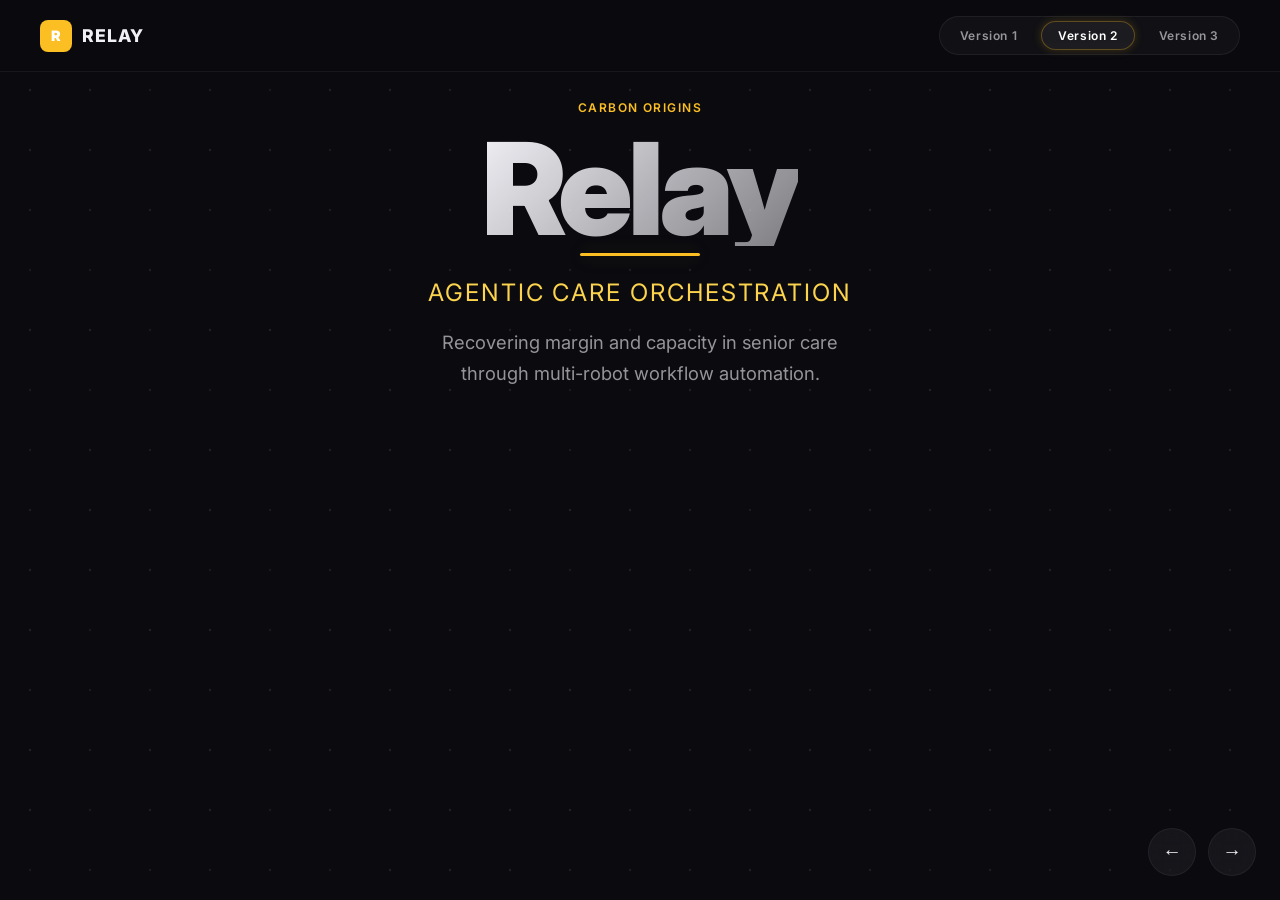
==== v2.html @ 95ac2554 "Initial commit" ====
<!DOCTYPE html>
<html lang="en">

<head>
  <meta charset="UTF-8">
  <meta name="viewport" content="width=device-width, initial-scale=1.0">
  <meta name="description"
    content="Relay – Agentic Care Orchestration. Recovering margin and capacity in senior care through multi-robot workflow automation.">
  <title>Relay – Investor Deck</title>
  <link rel="stylesheet" href="styles.css">
  <style>
    body {
      overflow: hidden; /* Hide vertical scroll completely */
    }
    #horizontal-wrapper {
      display: flex;
      width: 100vw;
      height: 100vh;
      overflow-x: auto;
      overflow-y: hidden;
      scroll-behavior: smooth;
      scroll-snap-type: x mandatory;
      overscroll-behavior: contain;
      touch-action: pan-x;
    }
    #horizontal-wrapper > section {
      flex: 0 0 100vw;
      height: 100vh;
      scroll-snap-align: start;
      overflow-y: hidden;
      padding: 100px 60px 56px; /* Offset for nav + bottom breathing room */
      justify-content: flex-start;
      align-items: flex-start;
    }
    #horizontal-wrapper > section .section-inner {
      transform-origin: top center;
      will-change: transform;
    }
    @media (max-height: 820px) {
      #horizontal-wrapper > section {
        padding: 88px 48px 36px;
      }
    }
    .scroll-arrow-btn {
      position: fixed;
      bottom: 24px;
      background: var(--bg-glass-strong);
      border: 1px solid var(--border);
      color: var(--text-primary);
      width: 48px;
      height: 48px;
      border-radius: 50%;
      display: flex;
      align-items: center;
      justify-content: center;
      cursor: pointer;
      z-index: 1000;
      transition: all 0.3s var(--ease);
      font-size: 1.2rem;
    }
    .scroll-arrow-btn:hover {
      background: var(--accent);
      border-color: var(--accent);
      color: white;
      box-shadow: 0 0 15px var(--accent-glow);
    }
    #scroll-left { right: 84px; }
    #scroll-right { right: 24px; }
    /* Hide the vertical dot nav since it's horizontal */
    .dot-nav { display: none !important; }
    /* Hide the downward scroll indicator on cover */
    .scroll-indicator { display: none !important; }
  </style>

<body>

  <!-- ═══ NAVIGATION ═══ -->
  <nav class="nav" id="main-nav">
    <div class="nav-logo">
      <div class="logo-mark">R</div>
      Relay
    </div>
    <div class="version-switcher">
      <a href="index.html">Version 1</a>
      <a href="v2.html" class="active">Version 2</a>
      <a href="v3.html">Version 3</a>
    </div>
  </nav>

  <!-- ═══ DOT NAV ═══ -->
  <div class="dot-nav" id="dot-nav">
    <a href="#cover" data-label="Cover"></a>
    <a href="#narrative" data-label="Thesis"></a>
    <a href="#market" data-label="Market"></a>
    <a href="#pain" data-label="Problem"></a>
    <a href="#product" data-label="Product"></a>
    <a href="#technical" data-label="Tech"></a>
    <a href="#economics" data-label="Value"></a>
    <a href="#proof" data-label="Proof"></a>
    <a href="#scaling" data-label="Scale"></a>
    <a href="#thesis" data-label="Invest"></a>
  </div>

  <!-- ══════════════════════════════════════════
     S1 – COVER
     ══════════════════════════════════════════ -->
  <div id="horizontal-wrapper">
  <section id="cover">
    <canvas id="cover-canvas"></canvas>
    <div class="section-inner">
      <div class="label reveal">Carbon Origins</div>
      <h1 class="cover-title reveal reveal-delay-1">Relay</h1>
      <p class="cover-tagline reveal reveal-delay-2">Agentic Care Orchestration</p>
      <p class="cover-sub reveal reveal-delay-3">
        Recovering margin and capacity in senior care<br>
        through multi-robot workflow automation.
      </p>
    </div>
    <div class="scroll-indicator">
      <div class="line"></div>
      Scroll
    </div>
  </section>

  <!-- ══════════════════════════════════════════
     S2 – NARRATIVE SHIFT
     ══════════════════════════════════════════ -->
  <section id="narrative">
    <div class="section-inner" style="text-align:center;">
      <div class="label reveal">The Real Opportunity</div>
      <h2 class="headline reveal reveal-delay-1">
        The opportunity is not replacing nurses.<br>
        It's <em class="narrative-em">removing the interruptions</em> around care.
      </h2>
      <p class="subheadline reveal reveal-delay-2" style="margin:32px auto 0;">
        Every shift, caregivers lose hours to non-clinical logistics – fetching supplies,
        transporting linens, chasing dropped items. These interruptions don't just waste time.
        They erode capacity, morale, and margin.
      </p>

      <!-- Data Expander: Slide 1 -->
      <div class="data-expander-wrapper reveal reveal-delay-3" style="margin-top: 40px;">
        <button class="btn btn-primary data-expander-btn" style="flex-direction: column; padding: 16px 24px;">
          <span style="font-weight: 700; font-size: 1.1rem; letter-spacing: 0.05em;">BUTTON VERSION 1: HOVER BUTTON</span>
          <span style="font-size: 0.75rem; color: rgba(255,255,255,0.7); font-weight: 500; text-transform: uppercase; letter-spacing: 0.05em; margin-top: 6px; display: flex; align-items: center; gap: 6px;">
            <svg width="14" height="14" fill="none" stroke="currentColor" viewBox="0 0 24 24"><path stroke-linecap="round" stroke-linejoin="round" stroke-width="2" d="M15 15l-2 5L9 9l11 4-5 2zm0 0l5 5M7.188 2.239l.777 2.897M5.136 7.965l-2.898-.777M13.95 4.05l-2.122 2.122m-5.657 5.656l-2.12 2.122"></path></svg>
            Hover to view &bull; Click to pin
          </span>
        </button>
        <div class="data-expander-content">
          <ul class="expander-list">
            <li><strong>The "21% Rule" (Direct Care Baseline):</strong> In current senior care and hospital settings, nurses spend only an estimated 21% of their time on direct patient care. The remaining ~79% is consumed by fragmented administrative and non-clinical logistics.</li>
            <li><strong>Facility-Level Payroll Exposure:</strong> An average 106-bed nursing home carries roughly 247 CNA hours per day. At current median wages, this represents $1.6M to $1.65M in annual CNA payroll-equivalent labor per facility—this is the total pool of labor currently subjected to "fragmentation".</li>
            <li><strong>The Global Nursing Shortage Scoping:</strong> The International Council of Nurses has declared the nursing shortage a "global health emergency," with 13 million to 30.6 million jobs needing replacement.</li>
            <li><strong>The Automation Target:</strong> Research specifically validates that 30% of administrative and support tasks for nurses can be automated or reassigned to robotic systems.</li>
          </ul>
          <div style="margin-top: 20px; padding-top: 16px; border-top: 1px solid var(--border-accent);">
            <strong style="font-size: 0.75rem; color: var(--text-muted); text-transform: uppercase; letter-spacing: 0.05em; display: block; margin-bottom: 12px;">Sources for Due Diligence:</strong>
            <ul style="list-style: none; padding: 0; margin: 0; font-size: 0.8rem; display: flex; flex-direction: column; gap: 10px;">
              <li><a href="https://www.bls.gov/oes/current/oes311014.htm" target="_blank" style="color: var(--accent); text-decoration: none; display: flex; align-items: flex-start; gap: 6px; line-height: 1.4;">
                <svg width="14" height="14" fill="none" stroke="currentColor" viewBox="0 0 24 24" style="flex-shrink: 0; margin-top: 2px;"><path stroke-linecap="round" stroke-linejoin="round" stroke-width="2" d="M10 6H6a2 2 0 00-2 2v10a2 2 0 002 2h10a2 2 0 002-2v-4M14 4h6m0 0v6m0-6L10 14"></path></svg>
                U.S. Bureau of Labor Statistics: Nursing Assistants Wage & Employment Data
              </a></li>
              <li><a href="https://www.ajc.com/pulse/estimated-30-of-administrative-nurse-tasks-can-be-done-by-ai-enabled-robots/" target="_blank" style="color: var(--accent); text-decoration: none; display: flex; align-items: flex-start; gap: 6px; line-height: 1.4;">
                <svg width="14" height="14" fill="none" stroke="currentColor" viewBox="0 0 24 24" style="flex-shrink: 0; margin-top: 2px;"><path stroke-linecap="round" stroke-linejoin="round" stroke-width="2" d="M10 6H6a2 2 0 00-2 2v10a2 2 0 002 2h10a2 2 0 002-2v-4M14 4h6m0 0v6m0-6L10 14"></path></svg>
                Research: 30% of Administrative Nurse Tasks Automatable
              </a></li>
              <li><a href="https://www.nursingworld.org/practice-policy/nursing-excellence/official-position-statements/" target="_blank" style="color: var(--accent); text-decoration: none; display: flex; align-items: flex-start; gap: 6px; line-height: 1.4;">
                <svg width="14" height="14" fill="none" stroke="currentColor" viewBox="0 0 24 24" style="flex-shrink: 0; margin-top: 2px;"><path stroke-linecap="round" stroke-linejoin="round" stroke-width="2" d="M10 6H6a2 2 0 00-2 2v10a2 2 0 002 2h10a2 2 0 002-2v-4M14 4h6m0 0v6m0-6L10 14"></path></svg>
                American Nurses Association: Official Position Statements
              </a></li>
            </ul>
          </div>
        </div>
      </div>

    </div>
  </section>

  <!-- ══════════════════════════════════════════
     S3 – WHY THIS MARKET, WHY NOW
     ══════════════════════════════════════════ -->
  <section id="market">
    <div class="section-inner">
      <div class="grid-2">
        <div>
          <div class="label reveal">Why This Market, Why Now</div>
          <h2 class="headline reveal reveal-delay-1">
            Senior care is one of the clearest environments where labor pressure is <span
              class="headline-accent">structural</span>.
          </h2>
          <p class="subheadline reveal reveal-delay-2" style="margin-top:24px;">
            Nursing homes sit at the intersection of aging demographics, chronic staffing gaps,
            and tightening regulation. The pressure is not cyclical – it's permanent.
          </p>
          <button class="btn btn-primary btn-arrow reveal reveal-delay-3" style="font-size: 1.1rem; padding: 16px 32px; font-weight: 700; letter-spacing: 0.05em;" onclick="openModal('market-modal')">
            BUTTON VERSION 2
          </button>
        </div>
        <div class="stat-row reveal reveal-delay-2">
          <div class="stat-item">
            <div class="big-number" data-count="15000">0</div>
            <div class="stat-label">Nursing Facilities (US)</div>
          </div>
          <div class="stat-item">
            <div class="big-number" data-count="1300000" data-suffix="">0</div>
            <div class="stat-label">Residents Served</div>
          </div>
          <div class="stat-item">
            <div class="big-number" data-count="94" data-suffix="%">0</div>
            <div class="stat-label">Facilities Under-Staffed</div>
          </div>
          <div class="stat-item">
            <div class="big-number" data-count="400000" data-prefix="">0</div>
            <div class="stat-label">CNA Shortage by 2030</div>
          </div>
        </div>
      </div>
    </div>
  </section>

  <!-- ══════════════════════════════════════════
     S4 – OPERATIONAL PAIN
     ══════════════════════════════════════════ -->
  <section id="pain">
    <div class="section-inner">
      <div class="label reveal">The Core Problem</div>
      <h2 class="headline reveal reveal-delay-1" style="max-width:800px;">
        Caregivers lose clinical time to fragmented, <span class="headline-accent">non-clinical logistics</span>.
      </h2>
      <p class="subheadline reveal reveal-delay-2" style="margin-top:20px;">
        Every interruption compounds. A single "quick trip" to the supply room takes 8–12 minutes
        and breaks the caregiver's rhythm with residents who depend on consistent presence.
      </p>
      <div class="pain-flow reveal reveal-delay-3">
        <div class="pain-card">
          <div class="icon">💧</div>
          <span><strong>Water &amp; beverages</strong><br>Constant hydration runs across rooms</span>
        </div>
        <div class="pain-card">
          <div class="icon">🛏️</div>
          <span><strong>Linens &amp; bedding</strong><br>Multiple daily changes per resident</span>
        </div>
        <div class="pain-card">
          <div class="icon">📦</div>
          <span><strong>Supplies &amp; PPE</strong><br>Restocking carts and rooms mid-shift</span>
        </div>
        <div class="pain-card">
          <div class="icon">⬇️</div>
          <span><strong>Dropped items</strong><br>Fall-risk pickups that pull staff away</span>
        </div>
        <div class="pain-card">
          <div class="icon">🧪</div>
          <span><strong>Lab transport</strong><br>Samples to lab, results back to floor</span>
        </div>
      </div>

      <!-- Data Expander: Slide 2 -->
      <div class="data-expander-wrapper reveal reveal-delay-4" style="margin-top: 56px; display: flex; justify-content: center; width: 100%;">
        <div style="position: relative;">
          <button class="btn btn-ghost data-expander-btn" style="flex-direction: column; padding: 12px 24px;">
            <span style="font-weight: 600;">Missing Data Points for the Data Room</span>
            <span style="font-size: 0.7rem; color: var(--text-muted); font-weight: 400; text-transform: uppercase; letter-spacing: 0.05em; margin-top: 4px; display: flex; align-items: center; gap: 6px;">
              <svg width="14" height="14" fill="none" stroke="currentColor" viewBox="0 0 24 24"><path stroke-linecap="round" stroke-linejoin="round" stroke-width="2" d="M15 15l-2 5L9 9l11 4-5 2zm0 0l5 5M7.188 2.239l.777 2.897M5.136 7.965l-2.898-.777M13.95 4.05l-2.122 2.122m-5.657 5.656l-2.12 2.122"></path></svg>
              Hover to view &bull; Click to pin
            </span>
          </button>
          <div class="data-expander-content" style="bottom: 100%; top: auto; margin-bottom: 24px; text-align: left;">
            <ul class="expander-list">
              <li><strong>Errand Fatigue (The 4-Mile Baseline):</strong> Care staff spend a significant portion of their shift purely on "fetching and carrying" tasks (medications, linens, waste), walking at least 4 miles per day purely for these logistical errands.</li>
              <li><strong>Proven Interruption Reduction:</strong> Real-world deployments of delivery robots in clinical settings have already demonstrated a 30% drop in nurse interruptions, significantly improving focus on residents.</li>
              <li><strong>Specific Throughput Gains:</strong> Pilot data shows that automating the "fetch and carry" of the items on your slide (water, linens, supplies) can recover approximately 3.5 hours of staff time per day.</li>
              <li><strong>The Fall-Risk Safety Loophole:</strong> Manual updates of "Fall Risk" signage often lag behind Electronic Health Record (EHR) changes. Relay-style automation ensures 100% compliance in updating room signage within 30 to 45 minutes of an EHR status change, a critical metric for liability-conscious operators.</li>
              <li><strong>Economic Replacement Logic:</strong> In hospital logistics, a single robotic delivery unit currently replaces 3 to 4 full-time equivalents (FTEs), delivering between $180,000 and $300,000 in annual savings.</li>
            </ul>
          </div>
        </div>
      </div>
    </div>
  </section>

  <!-- ══════════════════════════════════════════
     S5 – THE PRODUCT
     ══════════════════════════════════════════ -->
  <section id="product">
    <div class="section-inner">
      <div class="label reveal">The Product</div>
      <h2 class="headline reveal reveal-delay-1" style="max-width:850px;">
        Relay turns ad hoc transport requests into <span class="headline-accent">orchestrated autonomous
          workflows</span>.
      </h2>
      <img src="relay-robot.png" alt="Relay autonomous delivery robot in a senior care facility"
        class="product-hero reveal reveal-delay-2">
      <div class="grid-3 reveal reveal-delay-3">
        <div class="glass-card">
          <div class="card-icon">📊</div>
          <h3>Predictable OpEx</h3>
          <p>Replace variable, burnout-driven labor costs with flat robotic infrastructure that scales linearly.</p>
        </div>
        <div class="glass-card">
          <div class="card-icon">🔄</div>
          <h3>Interruption Absorption</h3>
          <p>Autonomously handle the logistical tasks that fragment clinical shifts and erode caregiver capacity.</p>
        </div>
        <div class="glass-card">
          <div class="card-icon">💪</div>
          <h3>Staff Empowerment</h3>
          <p>Give caregivers their time back. When staff can stay with residents, retention rises and burnout falls.</p>
        </div>
      </div>
    </div>
  </section>

  <!-- ══════════════════════════════════════════
     S6 – TECHNICAL WEDGE
     ══════════════════════════════════════════ -->
  <section id="technical">
    <div class="section-inner">
      <div class="label reveal">Technical Wedge</div>
      <h2 class="headline reveal reveal-delay-1" style="max-width:850px;">
        Multi-robot handoff is what makes facility-wide automation <span class="headline-accent">scalable</span>.
      </h2>
      <p class="subheadline reveal reveal-delay-2" style="margin-top:20px;">
        A single robot covers a hallway. Relay's orchestration layer coordinates fleets across
        wings, floors, and shifts – turning isolated machines into an integrated logistics nervous system.
      </p>
      <div class="tech-diagram reveal reveal-delay-3">
        <div class="tech-flow">
          <div class="tech-node">
            <div class="tech-node-circle">🤖</div>
            <div class="tech-node-label">Robot A<br><small style="color:var(--text-muted)">Wing East</small></div>
          </div>
          <div class="tech-path"></div>
          <div class="tech-node">
            <div class="tech-node-circle" style="background:var(--bg-glass-strong);border-color:var(--text-muted);">⇄
            </div>
            <div class="tech-node-label">Handoff Zone<br><small style="color:var(--text-muted)">Orchestrated</small>
            </div>
          </div>
          <div class="tech-path"></div>
          <div class="tech-node">
            <div class="tech-node-circle">🤖</div>
            <div class="tech-node-label">Robot B<br><small style="color:var(--text-muted)">Wing West</small></div>
          </div>
          <div class="tech-path"></div>
          <div class="tech-node">
            <div class="tech-node-circle" style="background:rgba(34,197,94,0.1);border-color:rgba(34,197,94,0.5);">✓
            </div>
            <div class="tech-node-label">Delivered<br><small style="color:var(--text-muted)">Room 214</small></div>
          </div>
        </div>
        <div class="tech-points">
          <div class="tech-point">
            <strong>Zone-Based Coverage</strong>
            Each robot owns a zone. Relay's software handles transitions between zones – no single bot needs to traverse
            the entire facility.
          </div>
          <div class="tech-point">
            <strong>Orchestration Layer</strong>
            Central task allocation, real-time re-routing, and priority queuing ensure optimal fleet utilization around
            the clock.
          </div>
          <div class="tech-point">
            <strong>Graceful Degradation</strong>
            If one robot is offline, tasks redistribute automatically. The system adapts – it never stops.
          </div>
        </div>
      </div>
    </div>
  </section>

  <!-- ══════════════════════════════════════════
     S7 – ECONOMIC VALUE
     ══════════════════════════════════════════ -->
  <section id="economics">
    <div class="section-inner">
      <div class="label reveal">Economic Value</div>
      <h2 class="headline reveal reveal-delay-1" style="max-width:850px;">
        Even modest workflow recovery creates <span class="headline-accent">meaningful annual value</span> per facility.
      </h2>
      <div class="econ-hero-stat reveal reveal-delay-2">
        <div class="stat-label">Estimated Annual Value Per Facility</div>
        <div class="big-number" style="color:var(--accent);margin:12px 0;" data-count="185000" data-prefix="$">$0</div>
        <div style="color:var(--text-secondary);font-size:0.9rem;">at 10% logistical labor recovery across a 120-bed
          facility</div>
      </div>
      <div class="econ-compare reveal reveal-delay-3">
        <div class="econ-col old">
          <div
            style="font-size:0.75rem;color:rgba(255,100,100,0.7);text-transform:uppercase;letter-spacing:0.1em;font-weight:600;margin-bottom:12px;">
            Today</div>
          <div style="font-size:1.4rem;font-weight:700;margin-bottom:8px;">Variable &amp; Volatile</div>
          <p style="font-size:0.85rem;color:var(--text-secondary);">Overtime, agency staffing, turnover costs,
            burnout-driven churn. Unpredictable and compounding.</p>
        </div>
        <div class="econ-vs">vs</div>
        <div class="econ-col new">
          <div
            style="font-size:0.75rem;color:var(--accent);text-transform:uppercase;letter-spacing:0.1em;font-weight:600;margin-bottom:12px;">
            With Relay</div>
          <div style="font-size:1.4rem;font-weight:700;margin-bottom:8px;">Flat &amp; Predictable</div>
          <p style="font-size:0.85rem;color:var(--text-secondary);">Fixed robotic infrastructure cost. No burnout, no
            overtime, no agency premiums. Scales linearly.</p>
        </div>
      </div>
      <div style="text-align:center;margin-top:40px;" class="reveal reveal-delay-4">
        <button class="btn btn-ghost btn-arrow" onclick="openModal('econ-modal')">See Full Model</button>
      </div>
    </div>
  </section>

  <!-- ══════════════════════════════════════════
     S8 – PROOF OF CATEGORY
     ══════════════════════════════════════════ -->
  <section id="proof">
    <div class="section-inner">
      <div class="label reveal">Category Validation</div>
      <h2 class="headline reveal reveal-delay-1" style="max-width:850px;">
        This is not science fiction. Automation in healthcare logistics <span class="headline-accent">already
          works</span>.
      </h2>
      <div class="proof-points grid-2 reveal reveal-delay-2">
        <div class="glass-card proof-card">
          <div class="proof-number">600+</div>
          <div class="proof-text">
            <h3>Hospitals using delivery robots today</h3>
            <p>From pharmacy transport to linen delivery, autonomous logistics is already deployed at scale in acute
              care. Senior care is the next frontier.</p>
          </div>
        </div>
        <div class="glass-card proof-card">
          <div class="proof-number">3.2x</div>
          <div class="proof-text">
            <h3>ROI within 18 months at early deployments</h3>
            <p>Healthcare facilities that have adopted robotic logistics report measurable ROI through labor
              reallocation and reduced overtime dependency.</p>
          </div>
        </div>
      </div>
      <div style="text-align:center;margin-top:32px;" class="reveal reveal-delay-3">
        <button class="btn btn-ghost btn-arrow" onclick="openModal('proof-modal')">Supporting Data</button>
      </div>
    </div>
  </section>

  <!-- ══════════════════════════════════════════
     S9 – SCALING LOGIC
     ══════════════════════════════════════════ -->
  <section id="scaling">
    <div class="section-inner" style="text-align:center;">
      <div class="label reveal">Scaling Logic</div>
      <h2 class="headline reveal reveal-delay-1" style="max-width:850px;margin:0 auto;">
        What works at one facility <span class="headline-accent">compounds</span> at the operator level.
      </h2>
      <p class="subheadline reveal reveal-delay-2" style="margin:24px auto 0;">
        The top 10 senior care operators control thousands of facilities. Once Relay proves at a single site,
        the deployment playbook replicates across portfolios with minimal customization.
      </p>
      <div class="scale-visual reveal reveal-delay-3">
        <div class="scale-step">
          <div class="scale-number">1</div>
          <div class="scale-label">Facility<br><small style="color:var(--text-muted)">$185K/yr value</small></div>
        </div>
        <div class="scale-arrow">→</div>
        <div class="scale-step">
          <div class="scale-number">10</div>
          <div class="scale-label">Regional Cluster<br><small style="color:var(--text-muted)">$1.85M/yr</small></div>
        </div>
        <div class="scale-arrow">→</div>
        <div class="scale-step">
          <div class="scale-number">50</div>
          <div class="scale-label">Enterprise Operator<br><small style="color:var(--text-muted)">$9.25M/yr</small></div>
        </div>
      </div>
      <div class="reveal reveal-delay-4">
        <button class="btn btn-ghost btn-arrow" onclick="openModal('scale-modal')">Enterprise Model</button>
      </div>
    </div>
  </section>

  <!-- ══════════════════════════════════════════
     S10 – INVESTMENT THESIS / CLOSE
     ══════════════════════════════════════════ -->
  <section id="thesis">
    <div class="section-inner">
      <div class="label reveal" style="text-align:center;display:block;">Investment Thesis</div>
      <h2 class="headline reveal reveal-delay-1" style="text-align:center;max-width:900px;margin:0 auto;">
        Relay sits at the intersection of massive market need, technical defensibility, and <span
          class="headline-accent">margin recovery</span>.
      </h2>
      <div class="thesis-grid grid-2x2 reveal reveal-delay-2">
        <div class="glass-card thesis-card">
          <div class="number">01</div>
          <h3>Massive Constrained Market</h3>
          <p>15,000 US nursing facilities, 1.3M residents, $180B+ in annual spend – with structural labor deficits that
            cannot be hired away.</p>
        </div>
        <div class="glass-card thesis-card">
          <div class="number">02</div>
          <h3>Technical Moat</h3>
          <p>Multi-robot orchestration and zone-based handoff create a systems-level barrier. This is not a hardware
            play – it's an intelligence layer.</p>
        </div>
        <div class="glass-card thesis-card">
          <div class="number">03</div>
          <h3>Defensible Economics</h3>
          <p>Predictable per-facility revenue, high switching costs once integrated into workflow, and unit economics
            that improve with density.</p>
        </div>
        <div class="glass-card thesis-card">
          <div class="number">04</div>
          <h3>Empowers Staff, Doesn't Replace Care</h3>
          <p>The narrative is powerful and true: Relay makes caregivers better at their jobs. Regulatory and public
            sentiment align with this positioning.</p>
        </div>
      </div>
      <div class="thesis-cta reveal reveal-delay-3">
        <p>Ready to discuss how Relay recovers margin and capacity across senior care?</p>
        <a href="mailto:invest@carbonorigins.com" class="btn btn-primary btn-arrow">Let's Talk</a>
      </div>
    </div>
  </section>

  </div>

  <button class="scroll-arrow-btn" id="scroll-left" onclick="scrollH('left')" aria-label="Scroll Left">←</button>
  <button class="scroll-arrow-btn" id="scroll-right" onclick="scrollH('right')" aria-label="Scroll Right">→</button>

  <!-- ═══ MODALS ═══ -->
  <div class="modal-overlay" id="market-modal">
    <div class="modal-content">
      <button class="modal-close" onclick="closeModal('market-modal')">✕</button>
      <h2>Market Deep Dive</h2>
      <p style="color:var(--text-secondary);margin-bottom:24px;">Key metrics defining the US skilled nursing facility
        landscape.</p>
      <table>
        <tr>
          <th>Metric</th>
          <th>Value</th>
          <th>Source Context</th>
        </tr>
        <tr>
          <td>Certified Nursing Facilities</td>
          <td>~15,000</td>
          <td>CMS Provider Data</td>
        </tr>
        <tr>
          <td>Total Certified Beds</td>
          <td>~1.67M</td>
          <td>CMS Certification</td>
        </tr>
        <tr>
          <td>Average Occupancy</td>
          <td>~78%</td>
          <td>Post-COVID recovery</td>
        </tr>
        <tr>
          <td>Residents Served</td>
          <td>~1.3M</td>
          <td>Census estimates</td>
        </tr>
        <tr>
          <td>Required HPRD</td>
          <td>3.48 hrs/resident/day</td>
          <td>CMS Minimum Staffing</td>
        </tr>
        <tr>
          <td>CNA Avg. Hourly Wage</td>
          <td>$17.50–$19.00</td>
          <td>BLS 2024</td>
        </tr>
        <tr>
          <td>CNA Annual Turnover</td>
          <td>~80%</td>
          <td>Industry benchmark</td>
        </tr>
        <tr>
          <td>Projected CNA Shortage (2030)</td>
          <td>~400,000</td>
          <td>PHI National</td>
        </tr>
      </table>
      <p style="color:var(--text-muted);font-size:0.8rem;margin-top:16px;">Note: Figures represent industry estimates
        and publicly available data points used for modeling purposes.</p>
    </div>
  </div>

  <div class="modal-overlay" id="econ-modal">
    <div class="modal-content">
      <button class="modal-close" onclick="closeModal('econ-modal')">✕</button>
      <h2>Economic Model – Per Facility</h2>
      <p style="color:var(--text-secondary);margin-bottom:24px;">Modeled annual value from logistical labor recovery at
        a 120-bed skilled nursing facility.</p>
      <table>
        <tr>
          <th>Scenario</th>
          <th>Recovery %</th>
          <th>FTE Equivalent</th>
          <th>Annual Value</th>
        </tr>
        <tr>
          <td>Conservative</td>
          <td>5%</td>
          <td>~2.1 FTEs</td>
          <td>$92,500</td>
        </tr>
        <tr>
          <td>Base Case</td>
          <td>10%</td>
          <td>~4.2 FTEs</td>
          <td>$185,000</td>
        </tr>
        <tr>
          <td>Optimistic</td>
          <td>15%</td>
          <td>~6.3 FTEs</td>
          <td>$277,500</td>
        </tr>
      </table>
      <h3 style="margin-top:32px;font-size:1.1rem;">Assumptions</h3>
      <table>
        <tr>
          <td>CNA FTEs per 120-bed facility</td>
          <td>~42</td>
        </tr>
        <tr>
          <td>Avg. blended cost per CNA (loaded)</td>
          <td>~$44,000/yr</td>
        </tr>
        <tr>
          <td>% of CNA time on non-clinical logistics</td>
          <td>~25–35%</td>
        </tr>
        <tr>
          <td>Relay system annual cost per facility</td>
          <td>$60,000–$80,000</td>
        </tr>
      </table>
      <p style="color:var(--text-muted);font-size:0.8rem;margin-top:16px;">Net value = recovered labor value minus Relay
        system cost. Excludes soft benefits (retention, satisfaction, compliance).</p>
    </div>
  </div>

  <div class="modal-overlay" id="proof-modal">
    <div class="modal-content">
      <button class="modal-close" onclick="closeModal('proof-modal')">✕</button>
      <h2>Category Validation – Supporting Data</h2>
      <p style="color:var(--text-secondary);margin-bottom:24px;">Evidence that autonomous logistics in healthcare is
        proven and accelerating.</p>
      <table>
        <tr>
          <th>Data Point</th>
          <th>Detail</th>
        </tr>
        <tr>
          <td>Hospital robot deployments</td>
          <td>600+ facilities using autonomous delivery (Aethon/TUG, Savioke/Relay Robotics, Diligent)</td>
        </tr>
        <tr>
          <td>Pharmacy transport automation</td>
          <td>Reduces delivery time by 50% and frees 2+ FTE hours/day in pharmacy staff</td>
        </tr>
        <tr>
          <td>Post-COVID acceleration</td>
          <td>Labor shortages post-2020 drove 3x increase in healthcare robotics RFPs</td>
        </tr>
        <tr>
          <td>Regulatory tailwinds</td>
          <td>CMS staffing mandates (2024) increase pressure to optimize existing workforce</td>
        </tr>
      </table>
    </div>
  </div>

  <div class="modal-overlay" id="scale-modal">
    <div class="modal-content">
      <button class="modal-close" onclick="closeModal('scale-modal')">✕</button>
      <h2>Enterprise Scaling Model</h2>
      <p style="color:var(--text-secondary);margin-bottom:24px;">Projected annual value by operator size at base case
        (10% recovery).</p>
      <table>
        <tr>
          <th>Operator Size</th>
          <th>Facilities</th>
          <th>Annual Value</th>
          <th>Net of Relay Cost</th>
        </tr>
        <tr>
          <td>Single Facility</td>
          <td>1</td>
          <td>$185,000</td>
          <td>$105,000–$125,000</td>
        </tr>
        <tr>
          <td>Regional Operator</td>
          <td>10</td>
          <td>$1.85M</td>
          <td>$1.05M–$1.25M</td>
        </tr>
        <tr>
          <td>Mid-Market</td>
          <td>25</td>
          <td>$4.6M</td>
          <td>$2.6M–$3.1M</td>
        </tr>
        <tr>
          <td>Enterprise Operator</td>
          <td>50</td>
          <td>$9.25M</td>
          <td>$5.25M–$6.25M</td>
        </tr>
        <tr>
          <td>Top-10 Operator</td>
          <td>200+</td>
          <td>$37M+</td>
          <td>$21M+</td>
        </tr>
      </table>
      <p style="color:var(--text-muted);font-size:0.8rem;margin-top:16px;">Assumes Relay system cost of $60K–$80K per
        facility per year. Volume discounts apply at 25+ deployments.</p>
    </div>
  </div>

  <div class="modal-overlay" id="global-dataroom-modal">
    <div class="modal-content" style="max-width: 90vw; width: 1100px; padding: 60px 40px; overflow: visible;">
      <button class="modal-close" onclick="closeModal('global-dataroom-modal')">✕</button>
      <h2 style="text-align: center; margin-bottom: 8px;">Data Room</h2>
      <p style="text-align: center; color:var(--text-secondary); margin-bottom: 40px;">Access all underlying models, data sources, and category validation evidence.</p>
      
      <style>
        .dr-grid-modal {
          display: flex;
          flex-direction: row;
          flex-wrap: nowrap;
          align-items: center;
          justify-content: center;
          margin-top: 100px;
          width: 100%;
          padding-bottom: 120px;
          min-height: 400px;
        }
        .dr-slide-wrap-modal {
          display: flex;
          flex-direction: column;
          align-items: center;
          gap: 10px;
          flex-shrink: 0;
          position: relative;
          transition: transform 0.4s var(--ease), z-index 0s;
        }
        .dr-slide-wrap-modal:nth-child(1) { z-index: 1; transform: translateY(-120px) !important; }
        .dr-slide-wrap-modal:nth-child(2) { z-index: 2; transform: translateY(-72px) !important; margin-left: -60px; }
        .dr-slide-wrap-modal:nth-child(3) { z-index: 3; transform: translateY(-24px) !important; margin-left: -60px; }
        .dr-slide-wrap-modal:nth-child(4) { z-index: 4; transform: translateY(24px) !important; margin-left: -60px; }
        .dr-slide-wrap-modal:nth-child(5) { z-index: 5; transform: translateY(72px) !important; margin-left: -60px; }
        .dr-slide-wrap-modal:nth-child(6) { z-index: 6; transform: translateY(120px) !important; margin-left: -60px; }
        .dr-slide-wrap-modal:hover { z-index: 20 !important; }
        .dr-slide-wrap-modal:hover .dr-slide-modal {
          transform: translateY(-20px) translateX(-10px);
          box-shadow: 0 16px 40px rgba(0,0,0,0.8), 0 0 20px var(--accent-glow);
          border-color: var(--accent);
        }
        .dr-slide-wrap-modal:hover .dr-slide-overlay-modal { opacity: 1; }
        .dr-slide-title-modal {
          font-size: 0.7rem;
          font-weight: 700;
          text-transform: uppercase;
          letter-spacing: 0.1em;
          color: var(--accent);
          text-align: center;
          text-shadow: 0 2px 8px rgba(0,0,0,0.8);
        }
        .dr-slide-modal {
          width: 200px;
          height: 130px;
          background: rgba(10, 10, 18, 0.95);
          backdrop-filter: blur(16px);
          border: 1px solid var(--border);
          border-radius: 10px;
          cursor: pointer;
          transition: all 0.4s var(--ease);
          overflow: hidden;
          padding: 14px;
          display: flex;
          flex-direction: column;
          justify-content: center;
          align-items: center;
          position: relative;
          box-shadow: -10px 0 25px rgba(0,0,0,0.6);
        }
        .dr-slide-overlay-modal {
          position: absolute;
          inset: 0;
          background: rgba(10,10,15,0.7);
          display: flex;
          align-items: center;
          justify-content: center;
          opacity: 0;
          transition: opacity 0.3s;
          border-radius: 10px;
          font-size: 0.8rem;
          font-weight: 600;
          color: var(--accent);
          letter-spacing: 0.05em;
        }
        .dr-mini-label { font-size: 0.4rem; color: var(--accent); text-transform: uppercase; letter-spacing: 0.08em; font-weight: 600; margin-bottom: 4px; }
        .dr-mini-headline { font-size: 0.55rem; font-weight: 800; color: var(--text-primary); line-height: 1.2; text-align: center; max-width: 160px; }
        .dr-mini-stat { font-size: 1.4rem; font-weight: 900; color: var(--text-primary); line-height: 1; }
        .dr-mini-stat-sm { font-size: 0.4rem; color: var(--text-muted); text-transform: uppercase; letter-spacing: 0.06em; margin-top: 3px; }
        .dr-mini-row { display: flex; gap: 6px; align-items: center; margin-top: 4px; justify-content: center; flex-wrap: wrap; }
        .dr-mini-pill { background: var(--bg-glass-strong); border: 1px solid var(--border); border-radius: 4px; padding: 2px 6px; font-size: 0.38rem; color: var(--text-secondary); }
        .dr-mini-num { font-size: 0.9rem; font-weight: 900; color: var(--accent); }
      </style>

      <div class="dr-grid-modal">
        <!-- ── Slide 1 ── -->
        <div class="dr-slide-wrap-modal">
          <div class="dr-slide-title-modal">The Opportunity</div>
          <div class="dr-slide-modal" onclick="closeModal('global-dataroom-modal'); setTimeout(()=>openModal('narrative-modal'), 300)">
            <div class="dr-mini-label">The Real Opportunity</div>
            <div class="dr-mini-headline">Removing the interruptions around care</div>
            <div class="dr-mini-row">
              <div class="dr-mini-pill">21% direct care</div>
              <div class="dr-mini-pill">79% logistics</div>
            </div>
            <div class="dr-slide-overlay-modal">Click to explore →</div>
          </div>
        </div>

        <!-- ── Slide 2 ── -->
        <div class="dr-slide-wrap-modal">
          <div class="dr-slide-title-modal">Why This Market</div>
          <div class="dr-slide-modal" onclick="closeModal('global-dataroom-modal'); setTimeout(()=>openModal('market-modal'), 300)">
            <div class="dr-mini-label">Market Why Now</div>
            <div style="display:flex; gap:10px; margin-top:6px;">
              <div style="text-align:center;"><div class="dr-mini-num">15K</div><div class="dr-mini-stat-sm">facilities</div></div>
              <div style="text-align:center;"><div class="dr-mini-num">94%</div><div class="dr-mini-stat-sm">understaffed</div></div>
            </div>
            <div class="dr-mini-row" style="margin-top:6px;">
              <div class="dr-mini-pill">1.3M residents</div>
              <div class="dr-mini-pill">400K shortage</div>
            </div>
            <div class="dr-slide-overlay-modal">Click to explore →</div>
          </div>
        </div>

        <!-- ── Slide 3 ── -->
        <div class="dr-slide-wrap-modal">
          <div class="dr-slide-title-modal">The Core Problem</div>
          <div class="dr-slide-modal" onclick="closeModal('global-dataroom-modal'); setTimeout(()=>openModal('pain-modal'), 300)">
            <div class="dr-mini-label">Operational Pain</div>
            <div class="dr-mini-headline" style="font-size:0.5rem;">Non-clinical logistics fragment every shift</div>
            <div class="dr-mini-row" style="flex-wrap:wrap; justify-content:center; margin-top:5px;">
              <div class="dr-mini-pill">💧 Water</div>
              <div class="dr-mini-pill">🛏️ Linens</div>
              <div class="dr-mini-pill">📦 Supplies</div>
              <div class="dr-mini-pill">🧪 Labs</div>
            </div>
            <div class="dr-slide-overlay-modal">Click to explore →</div>
          </div>
        </div>

        <!-- ── Slide 4 ── -->
        <div class="dr-slide-wrap-modal">
          <div class="dr-slide-title-modal">Economic Value</div>
          <div class="dr-slide-modal" onclick="closeModal('global-dataroom-modal'); setTimeout(()=>openModal('econ-modal'), 300)">
            <div class="dr-mini-label">Per-Facility Model</div>
            <div class="dr-mini-stat" style="color:var(--accent); margin:4px 0;">$185K</div>
            <div class="dr-mini-stat-sm">annual value per facility</div>
            <div class="dr-mini-row" style="margin-top:5px;">
              <div class="dr-mini-pill">10% recovery</div>
              <div class="dr-mini-pill">~4.2 FTEs</div>
            </div>
            <div class="dr-slide-overlay-modal">Click to explore →</div>
          </div>
        </div>

        <!-- ── Slide 5 ── -->
        <div class="dr-slide-wrap-modal">
          <div class="dr-slide-title-modal">Category Validation</div>
          <div class="dr-slide-modal" onclick="closeModal('global-dataroom-modal'); setTimeout(()=>openModal('proof-modal'), 300)">
            <div class="dr-mini-label">Proof of Category</div>
            <div style="display:flex; gap:14px; margin-top:6px;">
              <div style="text-align:center;"><div class="dr-mini-num">600+</div><div class="dr-mini-stat-sm">hospitals</div></div>
              <div style="text-align:center;"><div class="dr-mini-num">3.2x</div><div class="dr-mini-stat-sm">ROI</div></div>
            </div>
            <div class="dr-mini-row" style="margin-top:5px;">
              <div class="dr-mini-pill">Already deployed</div>
            </div>
            <div class="dr-slide-overlay-modal">Click to explore →</div>
          </div>
        </div>

        <!-- ── Slide 6 ── -->
        <div class="dr-slide-wrap-modal">
          <div class="dr-slide-title-modal">Scaling Logic</div>
          <div class="dr-slide-modal" onclick="closeModal('global-dataroom-modal'); setTimeout(()=>openModal('scale-modal'), 300)">
            <div class="dr-mini-label">Enterprise Model</div>
            <div style="display:flex; gap:4px; align-items:center; margin-top:6px;">
              <div style="text-align:center;"><div class="dr-mini-num" style="font-size:0.75rem;">1</div><div class="dr-mini-stat-sm">facility</div></div>
              <span style="color:var(--text-muted); font-size:0.6rem;">→</span>
              <div style="text-align:center;"><div class="dr-mini-num" style="font-size:0.75rem;">10</div><div class="dr-mini-stat-sm">regional</div></div>
              <span style="color:var(--text-muted); font-size:0.6rem;">→</span>
              <div style="text-align:center;"><div class="dr-mini-num" style="font-size:0.75rem;">50</div><div class="dr-mini-stat-sm">enterprise</div></div>
            </div>
            <div class="dr-mini-row" style="margin-top:5px;">
              <div class="dr-mini-pill">$9.25M/yr at 50</div>
            </div>
            <div class="dr-slide-overlay-modal">Click to explore →</div>
          </div>
        </div>
      </div>
    </div>
  </div>

  <script src="script.js"></script>
  <script>
    const wrapper = document.getElementById('horizontal-wrapper');
    const sections = Array.from(wrapper.querySelectorAll('section'));
    let currentIndex = 0;
    let wheelLocked = false;

    function goToIndex(index) {
      const clampedIndex = Math.max(0, Math.min(index, sections.length - 1));
      if (clampedIndex === currentIndex) return;

      currentIndex = clampedIndex;
      wrapper.scrollTo({
        left: currentIndex * window.innerWidth,
        behavior: 'smooth'
      });
    }

    function fitSlideContent() {
      sections.forEach(section => {
        const inner = section.querySelector('.section-inner');
        if (!inner) return;

        inner.style.transform = 'scale(1)';
        inner.style.width = '';

        const sectionStyle = window.getComputedStyle(section);
        const padTop = parseFloat(sectionStyle.paddingTop) || 0;
        const padBottom = parseFloat(sectionStyle.paddingBottom) || 0;
        const availableHeight = section.clientHeight - padTop - padBottom;
        const contentHeight = inner.scrollHeight;

        if (contentHeight > availableHeight) {
          const scale = Math.max(0.72, availableHeight / contentHeight);
          inner.style.transform = `scale(${scale})`;
          inner.style.width = `${100 / scale}%`;
        }
      });
    }

    function scrollH(dir) {
      if (dir === 'right') {
        goToIndex(currentIndex + 1);
      } else if (dir === 'left') {
        goToIndex(currentIndex - 1);
      }
    }

    document.addEventListener('keydown', (e) => {
      // Don't scroll if user is typing in an input or modal is open (just in case)
      if (document.querySelector('.modal-overlay.open')) return;
      
      if (e.key === 'ArrowRight') {
        e.preventDefault();
        scrollH('right');
      } else if (e.key === 'ArrowLeft') {
        e.preventDefault();
        scrollH('left');
      } else if (e.key === 'ArrowUp' || e.key === 'ArrowDown' || e.key === 'PageUp' || e.key === 'PageDown' || e.key === ' ') {
        e.preventDefault();
      }
    });

    wrapper.addEventListener('wheel', (e) => {
      if (document.querySelector('.modal-overlay.open')) return;

      const primaryDelta = Math.abs(e.deltaY) >= Math.abs(e.deltaX) ? e.deltaY : e.deltaX;
      if (Math.abs(primaryDelta) < 12) return;

      e.preventDefault();
      if (wheelLocked) return;

      wheelLocked = true;
      scrollH(primaryDelta > 0 ? 'right' : 'left');
      window.setTimeout(() => {
        wheelLocked = false;
      }, 450);
    }, { passive: false });

    wrapper.addEventListener('scroll', () => {
      const index = Math.round(wrapper.scrollLeft / window.innerWidth);
      if (index !== currentIndex) {
        currentIndex = index;
      }
    });

    window.addEventListener('resize', () => {
      fitSlideContent();
      wrapper.scrollTo({ left: currentIndex * window.innerWidth });
    });

    fitSlideContent();

    // Fix modal body scrolling
    const originalOpenModal = window.openModal;
    window.openModal = function(id) {
      if(originalOpenModal) originalOpenModal(id);
      wrapper.style.overflowX = 'hidden';
    }
    const originalCloseModal = window.closeModal;
    window.closeModal = function(id) {
      if(originalCloseModal) originalCloseModal(id);
      wrapper.style.overflowX = 'auto';
    }
  </script>
</body>

</html>
---- styles.css ----
@import url('https://fonts.googleapis.com/css2?family=Inter:wght@300;400;500;600;700;800;900&display=swap');

/* ═══════════════════════════════════════════
   DESIGN SYSTEM – Carbon Origins Derived
   ═══════════════════════════════════════════ */
:root {
  --bg-primary: #0A0A0F;
  --bg-section-alt: #0E0E16;
  --bg-glass: rgba(255,255,255,0.03);
  --bg-glass-hover: rgba(255,255,255,0.07);
  --bg-glass-strong: rgba(255,255,255,0.05);
  --text-primary: #F0F0F5;
  --text-secondary: rgba(240,240,245,0.6);
  --text-muted: rgba(240,240,245,0.3);
  --accent: #FBBF24;
  --accent-glow: rgba(251, 191, 36, 0.2);
  --accent-subtle: #FCD34D;
  --accent-light: rgba(251, 191, 36, 0.08);
  --border: rgba(255,255,255,0.06);
  --border-accent: rgba(251, 191, 36, 0.3);
  --radius-card: 16px;
  --radius-pill: 100px;
  --font: 'Inter', -apple-system, sans-serif;
  --ease: cubic-bezier(0.16, 1, 0.3, 1);
  --max-w: 1200px;
}

/* ═══ RESET ═══ */
*, *::before, *::after { box-sizing: border-box; margin: 0; padding: 0; }
html { scroll-behavior: smooth; font-size: 16px; scroll-padding-top: 88px; }
body {
  font-family: var(--font);
  background: var(--bg-primary);
  color: var(--text-primary);
  overflow-x: hidden;
  -webkit-font-smoothing: antialiased;
}

/* ═══ NAV ═══ */
.nav {
  position: fixed; top: 0; left: 0; right: 0; z-index: 1000;
  padding: 16px 40px;
  display: flex; align-items: center; justify-content: space-between;
  background: rgba(10,10,15,0.7);
  backdrop-filter: blur(24px); -webkit-backdrop-filter: blur(24px);
  border-bottom: 1px solid var(--border);
  transition: all 0.4s var(--ease);
}
.nav.scrolled { background: rgba(10,10,15,0.92); }
.nav-logo {
  font-weight: 800; font-size: 1.1rem; letter-spacing: 0.05em;
  text-transform: uppercase; color: var(--text-primary);
  display: flex; align-items: center; gap: 10px;
}
.nav-logo .logo-mark {
  width: 32px; height: 32px; border-radius: 8px;
  background: var(--accent); display: flex; align-items: center; justify-content: center;
  font-weight: 900; font-size: 0.9rem; color: white;
}
.version-switcher {
  display: flex; gap: 8px; align-items: center;
  background: var(--bg-glass); padding: 4px;
  border-radius: var(--radius-pill); border: 1px solid var(--border);
}
.version-switcher a {
  color: var(--text-secondary); text-decoration: none; font-size: 0.75rem;
  padding: 6px 16px; border-radius: var(--radius-pill);
  transition: all 0.3s var(--ease); font-weight: 600; letter-spacing: 0.05em;
}
.version-switcher a:hover {
  color: var(--text-primary); background: var(--bg-glass-hover);
}
.version-switcher a.active {
  color: white; background: var(--bg-glass-strong);
  border: 1px solid var(--border-accent); box-shadow: 0 0 10px var(--accent-glow);
}

/* ═══ DOT NAV ═══ */
.dot-nav {
  position: fixed; right: 28px; top: 50%; transform: translateY(-50%);
  z-index: 999; display: flex; flex-direction: column; gap: 12px;
}
.dot-nav a {
  width: 8px; height: 8px; border-radius: 50%; background: var(--text-muted);
  transition: all 0.4s var(--ease); display: block; position: relative;
}
.dot-nav a.active {
  background: var(--accent); box-shadow: 0 0 12px var(--accent-glow);
  transform: scale(1.4);
}
.dot-nav a::after {
  content: attr(data-label); position: absolute; right: 20px; top: 50%;
  transform: translateY(-50%); white-space: nowrap; font-size: 0.7rem;
  color: var(--text-muted); opacity: 0; transition: opacity 0.3s; pointer-events: none;
}
.dot-nav a:hover::after { opacity: 1; }

/* ═══ SECTIONS ═══ */
section {
  min-height: 100vh; display: flex; align-items: center; justify-content: center;
  padding: 120px 60px; position: relative; overflow-x: hidden; overflow-y: visible;
}
#product, #technical, #economics, #pain {
  align-items: flex-start; padding-top: 100px;
}
section:nth-child(even) { background: var(--bg-section-alt); }
.section-inner {
  max-width: var(--max-w); width: 100%; margin: 0 auto;
}

/* ═══ TYPOGRAPHY ═══ */
.headline {
  font-size: clamp(2.4rem, 4.5vw, 3.8rem); font-weight: 800;
  line-height: 1.1; letter-spacing: -0.03em; color: var(--text-primary);
}
.headline-accent { color: var(--accent); }
.subheadline {
  font-size: clamp(1.1rem, 2vw, 1.35rem); font-weight: 400;
  line-height: 1.6; color: var(--text-secondary); max-width: 680px;
}
.label {
  font-size: 0.75rem; font-weight: 600; letter-spacing: 0.12em;
  text-transform: uppercase; color: var(--accent); margin-bottom: 16px;
  display: inline-block;
}
.big-number {
  font-size: clamp(3rem, 6vw, 5rem); font-weight: 900;
  letter-spacing: -0.04em; line-height: 1;
}
.stat-label {
  font-size: 0.8rem; color: var(--text-muted); text-transform: uppercase;
  letter-spacing: 0.1em; font-weight: 500; margin-top: 8px;
}

/* ═══ GLASS CARDS ═══ */
.glass-card {
  background: var(--bg-glass); border: 1px solid var(--border);
  border-radius: var(--radius-card); padding: 36px;
  backdrop-filter: blur(12px); -webkit-backdrop-filter: blur(12px);
  transition: all 0.4s var(--ease);
}
.glass-card:hover {
  background: var(--bg-glass-hover); border-color: var(--border-accent);
  transform: translateY(-4px);
  box-shadow: 0 20px 60px rgba(0,0,0,0.3), 0 0 40px var(--accent-glow);
}
.glass-card h3 {
  font-size: 1.15rem; font-weight: 700; margin-bottom: 12px; line-height: 1.3;
}
.glass-card p {
  font-size: 0.9rem; color: var(--text-secondary); line-height: 1.6;
}
.card-icon {
  width: 48px; height: 48px; border-radius: 12px;
  background: var(--accent-light); display: flex; align-items: center;
  justify-content: center; margin-bottom: 20px; font-size: 1.3rem;
}

/* ═══ GRID LAYOUTS ═══ */
.grid-2 { display: grid; grid-template-columns: 1fr 1fr; gap: 32px; }
.grid-3 { display: grid; grid-template-columns: repeat(3, 1fr); gap: 24px; }
.grid-4 { display: grid; grid-template-columns: repeat(4, 1fr); gap: 24px; }
.grid-2x2 { display: grid; grid-template-columns: 1fr 1fr; gap: 24px; }

/* ═══ BUTTONS ═══ */
.btn {
  display: inline-flex; align-items: center; gap: 8px;
  padding: 12px 28px; border-radius: var(--radius-pill);
  font-family: var(--font); font-size: 0.85rem; font-weight: 600;
  cursor: pointer; transition: all 0.3s var(--ease); border: none;
  letter-spacing: 0.02em;
}
.btn-primary {
  background: var(--accent); color: white;
  box-shadow: 0 4px 20px var(--accent-glow);
}
.btn-primary:hover {
  background: var(--accent-subtle); transform: translateY(-2px);
  box-shadow: 0 8px 30px rgba(173,73,37,0.35);
}
.btn-ghost {
  background: transparent; color: var(--text-secondary);
  border: 1px solid var(--border);
}
.btn-ghost:hover {
  color: var(--text-primary); border-color: var(--accent);
  background: var(--accent-light);
}
.btn-arrow::after { content: '→'; transition: transform 0.3s; }
.btn-arrow:hover::after { transform: translateX(4px); }

/* ═══ COVER SECTION ═══ */
#cover { text-align: center; flex-direction: column; }
#cover .section-inner { display: flex; flex-direction: column; align-items: center; }
.cover-title {
  font-size: clamp(4rem, 10vw, 8rem); font-weight: 900;
  letter-spacing: -0.04em; line-height: 0.9;
  background: linear-gradient(135deg, var(--text-primary) 0%, rgba(240,240,245,0.5) 100%);
  -webkit-background-clip: text; -webkit-text-fill-color: transparent;
  background-clip: text;
  position: relative;
}
.cover-title::after {
  content: ''; position: absolute; bottom: -10px; left: 50%;
  transform: translateX(-50%); width: 120px; height: 3px;
  background: var(--accent); border-radius: 2px;
  box-shadow: 0 0 20px var(--accent-glow);
}
.cover-tagline {
  font-size: clamp(1rem, 2.2vw, 1.5rem); font-weight: 400;
  color: var(--accent-subtle); margin-top: 32px; letter-spacing: 0.08em;
  text-transform: uppercase;
}
.cover-sub {
  font-size: clamp(0.95rem, 1.5vw, 1.15rem); color: var(--text-secondary);
  max-width: 620px; margin-top: 20px; line-height: 1.7;
}
.scroll-indicator {
  position: absolute; bottom: 40px; left: 50%; transform: translateX(-50%);
  display: flex; flex-direction: column; align-items: center; gap: 8px;
  color: var(--text-muted); font-size: 0.7rem; letter-spacing: 0.15em;
  text-transform: uppercase; animation: pulse-down 2s infinite;
}
.scroll-indicator .line {
  width: 1px; height: 40px; background: linear-gradient(to bottom, var(--accent), transparent);
}
@keyframes pulse-down {
  0%, 100% { opacity: 0.4; transform: translateX(-50%) translateY(0); }
  50% { opacity: 1; transform: translateX(-50%) translateY(6px); }
}

/* ═══ NARRATIVE SECTION ═══ */
#narrative { text-align: center; }
#narrative .headline {
  font-size: clamp(2rem, 4vw, 3.2rem); max-width: 900px; margin: 0 auto;
  line-height: 1.25;
}
.narrative-em {
  color: var(--accent); font-style: normal;
  text-decoration: underline; text-decoration-color: var(--accent-glow);
  text-underline-offset: 6px;
}

/* ═══ PAIN CARDS ═══ */
.pain-flow {
  display: flex; gap: 16px; flex-wrap: wrap; margin-top: 40px;
}
.pain-card {
  background: var(--bg-glass); border: 1px solid var(--border);
  border-radius: 12px; padding: 20px 24px;
  display: flex; align-items: center; gap: 14px;
  transition: all 0.4s var(--ease); flex: 1; min-width: 200px;
}
.pain-card:hover { border-color: var(--border-accent); background: var(--bg-glass-hover); }
.pain-card .icon {
  width: 40px; height: 40px; border-radius: 10px;
  background: var(--accent-light); display: flex; align-items: center;
  justify-content: center; font-size: 1.1rem; flex-shrink: 0;
}
.pain-card span { font-size: 0.9rem; color: var(--text-secondary); line-height: 1.4; }
.pain-connector {
  display: flex; align-items: center; color: var(--text-muted); font-size: 1.2rem;
}

/* ═══ PRODUCT SECTION ═══ */
.product-hero {
  width: 100%; max-height: 400px; object-fit: cover;
  border-radius: var(--radius-card); margin-bottom: 48px;
  border: 1px solid var(--border);
}

/* ═══ TECHNICAL DIAGRAM ═══ */
.tech-diagram {
  background: var(--bg-glass); border: 1px solid var(--border);
  border-radius: var(--radius-card); padding: 48px;
  margin-top: 40px; position: relative; overflow: hidden;
}
.tech-diagram img {
  width: 100%; border-radius: 12px; opacity: 0.9;
}
.tech-flow {
  display: flex; align-items: center; justify-content: center;
  gap: 0; margin: 40px 0;
}
.tech-node {
  width: 120px; text-align: center; position: relative;
}
.tech-node-circle {
  width: 64px; height: 64px; border-radius: 50%; margin: 0 auto 12px;
  background: var(--accent-light); border: 2px solid var(--accent);
  display: flex; align-items: center; justify-content: center;
  font-size: 1.4rem; position: relative;
  box-shadow: 0 0 30px var(--accent-glow);
  animation: node-pulse 3s infinite;
}
.tech-node-label { font-size: 0.75rem; color: var(--text-secondary); font-weight: 500; }
.tech-path {
  flex: 1; height: 2px; background: var(--border); position: relative;
  max-width: 120px; min-width: 40px;
}
.tech-path::after {
  content: ''; position: absolute; top: -1px; left: 0;
  width: 40px; height: 4px; border-radius: 2px;
  background: var(--accent); animation: flow-right 2s infinite linear;
}
@keyframes flow-right {
  0% { left: -40px; opacity: 0; }
  20% { opacity: 1; }
  80% { opacity: 1; }
  100% { left: calc(100% + 40px); opacity: 0; }
}
@keyframes node-pulse {
  0%, 100% { box-shadow: 0 0 20px var(--accent-glow); }
  50% { box-shadow: 0 0 40px rgba(173,73,37,0.35); }
}
.tech-points {
  display: grid; grid-template-columns: repeat(3, 1fr); gap: 24px; margin-top: 40px;
}
.tech-point { font-size: 0.9rem; color: var(--text-secondary); line-height: 1.5; }
.tech-point strong { color: var(--text-primary); display: block; margin-bottom: 4px; }

/* ═══ ECONOMICS ═══ */
.econ-hero-stat {
  text-align: center; margin-bottom: 32px; padding: 36px;
  background: var(--bg-glass); border: 1px solid var(--border);
  border-radius: var(--radius-card);
}
.econ-compare {
  display: grid; grid-template-columns: 1fr auto 1fr; gap: 20px;
  align-items: center; margin-top: 24px;
}
.econ-col { text-align: center; padding: 28px; border-radius: var(--radius-card); }
.econ-col.old { background: rgba(255,60,60,0.05); border: 1px solid rgba(255,60,60,0.1); }
.econ-col.new { background: var(--accent-light); border: 1px solid var(--border-accent); }
.econ-vs {
  font-weight: 800; color: var(--text-muted); font-size: 1.2rem;
}

/* ═══ SCALING ═══ */
.scale-visual {
  display: flex; align-items: center; justify-content: center;
  gap: 32px; margin: 48px 0;
}
.scale-step {
  text-align: center; position: relative;
}
.scale-number {
  font-size: clamp(2.5rem, 5vw, 4rem); font-weight: 900;
  color: var(--accent); line-height: 1;
}
.scale-label { font-size: 0.8rem; color: var(--text-secondary); margin-top: 8px; }
.scale-arrow {
  font-size: 1.5rem; color: var(--text-muted);
  animation: arrow-pulse 1.5s infinite;
}
@keyframes arrow-pulse {
  0%, 100% { opacity: 0.3; transform: translateX(0); }
  50% { opacity: 1; transform: translateX(4px); }
}

/* ═══ THESIS GRID ═══ */
.thesis-grid { margin-top: 48px; }
.thesis-card {
  padding: 40px; position: relative; overflow: hidden;
}
.thesis-card::before {
  content: ''; position: absolute; top: 0; left: 0; right: 0;
  height: 3px; background: linear-gradient(90deg, var(--accent), transparent);
}
.thesis-card .number {
  font-size: 3rem; font-weight: 900; color: var(--accent-light);
  position: absolute; top: 16px; right: 24px; line-height: 1;
}
.thesis-cta {
  text-align: center; margin-top: 64px;
}
.thesis-cta p {
  color: var(--text-secondary); margin-bottom: 24px; font-size: 1.05rem;
}

/* ═══ MODAL ═══ */
.modal-overlay {
  position: fixed; inset: 0; z-index: 2000;
  background: rgba(0,0,0,0.8); backdrop-filter: blur(16px);
  display: flex; align-items: center; justify-content: center;
  opacity: 0; pointer-events: none; transition: opacity 0.4s var(--ease);
}
.modal-overlay.open { opacity: 1; pointer-events: all; }
.modal-content {
  background: var(--bg-section-alt); border: 1px solid var(--border);
  border-radius: var(--radius-card); padding: 48px;
  max-width: 800px; width: 90%; max-height: 85vh; overflow-y: auto;
  transform: translateY(20px) scale(0.97);
  transition: transform 0.4s var(--ease);
}
.modal-overlay.open .modal-content { transform: translateY(0) scale(1); }
.modal-close {
  position: absolute; top: 20px; right: 24px;
  background: var(--bg-glass); border: 1px solid var(--border);
  color: var(--text-secondary); font-size: 1.1rem; cursor: pointer;
  display: flex; align-items: center; justify-content: center;
  transition: all 0.3s;
}
.modal-close:hover { background: var(--bg-glass-hover); color: var(--text-primary); }
.modal-content { position: relative; }
.modal-content h2 { font-size: 1.6rem; font-weight: 700; margin-bottom: 24px; }
.modal-content table {
  width: 100%; border-collapse: collapse; margin: 20px 0;
}
.modal-content th, .modal-content td {
  padding: 12px 16px; text-align: left; border-bottom: 1px solid var(--border);
  font-size: 0.9rem;
}
.modal-content th {
  color: var(--text-muted); font-weight: 600; text-transform: uppercase;
  font-size: 0.75rem; letter-spacing: 0.08em;
}
.modal-content td { color: var(--text-secondary); }
.modal-content td:first-child { color: var(--text-primary); font-weight: 500; }

/* ═══ SCROLL ANIMATIONS ═══ */
.reveal {
  opacity: 0; transform: translateY(40px);
  transition: opacity 0.8s var(--ease), transform 0.8s var(--ease);
}
.reveal.visible { opacity: 1; transform: translateY(0); }
.reveal-delay-1 { transition-delay: 0.1s; }
.reveal-delay-2 { transition-delay: 0.2s; }
.reveal-delay-3 { transition-delay: 0.3s; }
.reveal-delay-4 { transition-delay: 0.4s; }
.reveal-delay-5 { transition-delay: 0.5s; }

/* ═══ CANVAS BG ═══ */
#cover-canvas {
  position: absolute; inset: 0; z-index: 0; opacity: 0.4;
}
#cover .section-inner { position: relative; z-index: 1; }

/* ═══ PROOF ═══ */
.proof-points { margin-top: 48px; }
.proof-card {
  padding: 40px; display: flex; gap: 24px; align-items: flex-start;
}
.proof-number {
  font-size: 2.5rem; font-weight: 900; color: var(--accent);
  line-height: 1; flex-shrink: 0;
}
.proof-text h3 { font-size: 1.1rem; margin-bottom: 8px; }
.proof-text p { font-size: 0.9rem; color: var(--text-secondary); line-height: 1.6; }

/* ═══ STAT ROW ═══ */
.stat-row {
  display: grid; grid-template-columns: repeat(auto-fit, minmax(160px, 1fr));
  gap: 32px; margin-top: 40px;
}
.stat-item { text-align: center; }

/* ═══ DATA EXPANDER (UX PROTOTYPE) ═══ */
.data-expander-wrapper {
  position: relative;
  display: inline-block;
  margin-top: 32px;
  text-align: left;
}
.data-expander-content {
  position: absolute;
  bottom: calc(100% + 20px);
  left: 50%;
  transform: translateX(-50%) translateY(10px);
  width: min(500px, 90vw);
  background: var(--bg-section-alt);
  border: 1px solid var(--border-accent);
  border-radius: var(--radius-card);
  padding: 28px;
  opacity: 0;
  visibility: hidden;
  transition: all 0.3s var(--ease);
  box-shadow: 0 20px 40px rgba(0,0,0,0.6), 0 0 40px var(--accent-glow);
  pointer-events: none;
  z-index: 100;
}
.data-expander-content::after {
  content: '';
  position: absolute;
  bottom: -7px;
  left: 50%;
  transform: translateX(-50%) rotate(45deg);
  width: 14px;
  height: 14px;
  background: var(--bg-section-alt);
  border-right: 1px solid var(--border-accent);
  border-bottom: 1px solid var(--border-accent);
}
.data-expander-wrapper.active .data-expander-content {
  opacity: 1;
  visibility: visible;
  transform: translateX(-50%) translateY(0);
  pointer-events: auto;
}
.data-expander-btn.pinned {
  background: var(--accent);
  color: white;
  border-color: var(--accent);
  box-shadow: 0 4px 20px var(--accent-glow);
}
.expander-list {
  list-style: none; margin: 0; padding: 0;
  display: flex; flex-direction: column; gap: 16px;
}
.expander-list li {
  font-size: 0.85rem; color: var(--text-secondary); line-height: 1.5;
  padding-left: 16px; position: relative;
}
.expander-list li::before {
  content: ''; position: absolute; left: 0; top: 7px;
  width: 6px; height: 6px; border-radius: 50%; background: var(--accent);
}
.expander-list strong {
  color: var(--text-primary); display: block; margin-bottom: 4px;
}

/* ═══ RESPONSIVE ═══ */
@media (max-width: 900px) {
  section { padding: 100px 28px; }
  .grid-2, .grid-3, .grid-4, .grid-2x2 { grid-template-columns: 1fr; }
  .nav-links { display: none; }
  .dot-nav { display: none; }
  .tech-flow { flex-wrap: wrap; }
  .econ-compare { grid-template-columns: 1fr; }
  .scale-visual { flex-direction: column; }
  .pain-flow { flex-direction: column; }
  .tech-points { grid-template-columns: 1fr; }
}

@media (max-height: 820px) {
  .nav { padding: 12px 28px; }
  section { padding-top: 100px; padding-bottom: 72px; }
  #product, #technical, #economics, #pain { padding-top: 92px; }
  .tech-diagram { padding: 40px; margin-top: 32px; }
  .proof-points, .thesis-grid { margin-top: 40px; }
  .thesis-cta { margin-top: 52px; }
}

@media (max-height: 720px) {
  .nav { padding: 10px 20px; }
  .version-switcher a { padding: 5px 12px; }
  section { padding-top: 88px; padding-bottom: 48px; }
  #product, #technical, #economics, #pain { padding-top: 84px; }
  .tech-diagram { padding: 30px; margin-top: 24px; }
  .proof-card { padding: 30px; }
  .thesis-card { padding: 32px; }
  .modal-content { max-height: 82vh; }
}

/* ═══ SCROLL ARROWS ═══ */
.scroll-arrow-btn {
  position: fixed;
  bottom: 24px;
  background: var(--bg-glass-strong);
  color: var(--text-primary);
  border: 1px solid var(--border);
  width: 48px;
  height: 48px;
  border-radius: 50%;
  display: flex;
  align-items: center;
  justify-content: center;
  cursor: pointer;
  z-index: 1000;
  backdrop-filter: blur(10px);
  transition: all 0.3s var(--ease);
  font-size: 1.2rem;
}
.scroll-arrow-btn:hover {
  background: var(--accent);
  border-color: var(--accent);
  color: white;
  transform: scale(1.1);
  box-shadow: 0 4px 15px var(--accent-glow);
}
#scroll-up { right: 80px; }
#scroll-down { right: 24px; }

/* ═══ DATA ROOM FAB (V3 ONLY) ═══ */
.data-room-fab {
  position: fixed;
  bottom: 80px;
  right: 24px;
  background: var(--accent);
  color: var(--bg-body);
  padding: 12px 24px;
  border-radius: 30px;
  font-weight: 700;
  font-size: 0.9rem;
  text-transform: uppercase;
  letter-spacing: 0.05em;
  text-decoration: none;
  box-shadow: 0 4px 15px var(--accent-glow);
  z-index: 1000;
  opacity: 0;
  pointer-events: none;
  transform: translateY(20px);
  transition: all 0.4s var(--ease);
}
.data-room-fab.visible {
  opacity: 1;
  pointer-events: auto;
  transform: translateY(0);
}
.data-room-fab:hover {
  transform: translateY(-2px);
  box-shadow: 0 6px 20px var(--accent-glow);
}
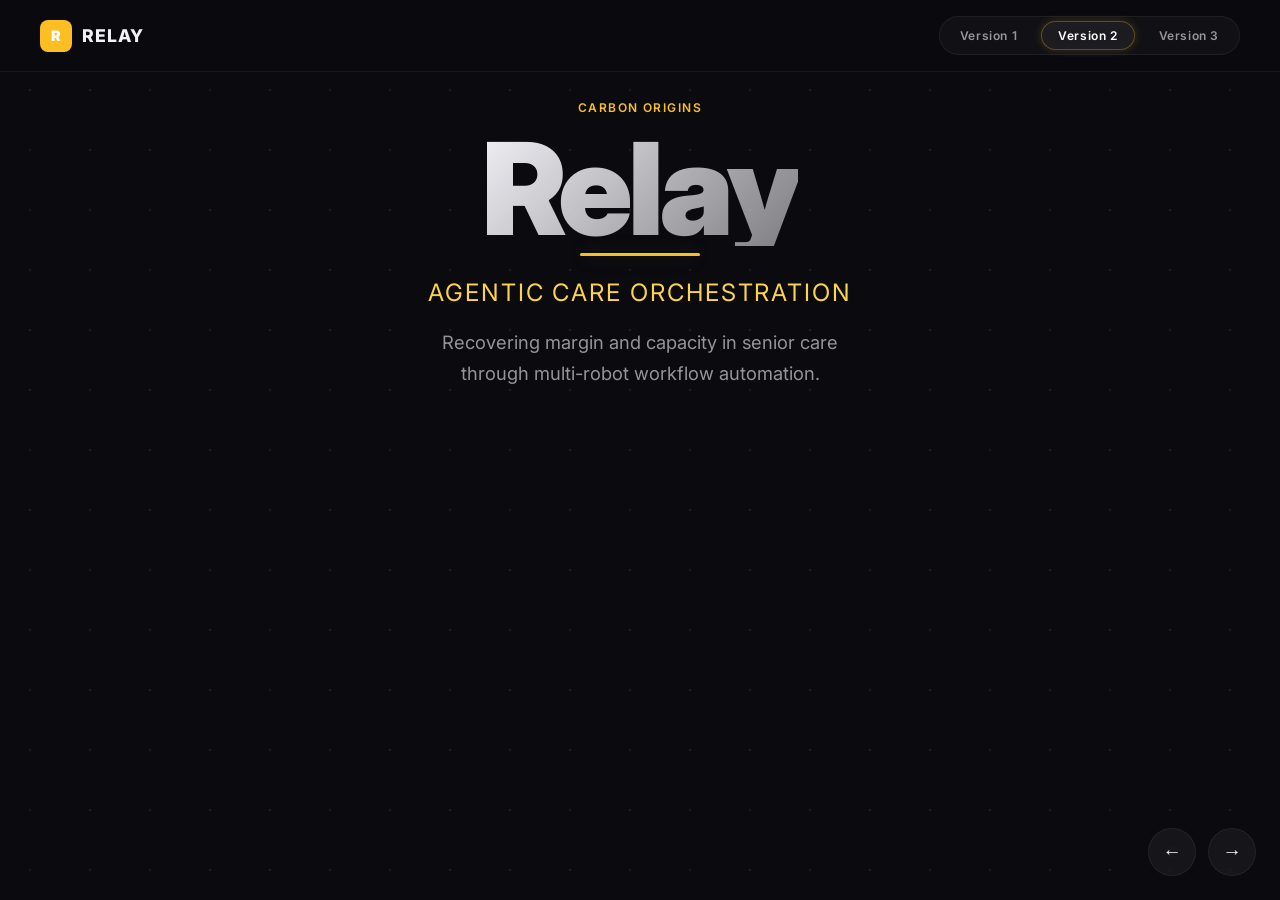
==== commit cc90785f: "Refine deck copy and improve V1 data room button UX" ====
--- a/v2.html
+++ b/v2.html
@@ -133,9 +133,7 @@
         It's <em class="narrative-em">removing the interruptions</em> around care.
       </h2>
       <p class="subheadline reveal reveal-delay-2" style="margin:32px auto 0;">
-        Every shift, caregivers lose hours to non-clinical logistics – fetching supplies,
-        transporting linens, chasing dropped items. These interruptions don't just waste time.
-        They erode capacity, morale, and margin.
+        Caregivers lose 3+ hours daily to non-clinical tasks—the margin killer no one's fixing.
       </p>
 
       <!-- Data Expander: Slide 1 -->
@@ -190,8 +188,7 @@
               class="headline-accent">structural</span>.
           </h2>
           <p class="subheadline reveal reveal-delay-2" style="margin-top:24px;">
-            Nursing homes sit at the intersection of aging demographics, chronic staffing gaps,
-            and tightening regulation. The pressure is not cyclical – it's permanent.
+            Structural labor crisis. Hiring won't solve this.
           </p>
           <button class="btn btn-primary btn-arrow reveal reveal-delay-3" style="font-size: 1.1rem; padding: 16px 32px; font-weight: 700; letter-spacing: 0.05em;" onclick="openModal('market-modal')">
             BUTTON VERSION 2
@@ -229,8 +226,7 @@
         Caregivers lose clinical time to fragmented, <span class="headline-accent">non-clinical logistics</span>.
       </h2>
       <p class="subheadline reveal reveal-delay-2" style="margin-top:20px;">
-        Every interruption compounds. A single "quick trip" to the supply room takes 8–12 minutes
-        and breaks the caregiver's rhythm with residents who depend on consistent presence.
+        Every 8-min errand pulls staff from residents. It's a workflow failure.
       </p>
       <div class="pain-flow reveal reveal-delay-3">
         <div class="pain-card">
@@ -295,17 +291,17 @@
         <div class="glass-card">
           <div class="card-icon">📊</div>
           <h3>Predictable OpEx</h3>
-          <p>Replace variable, burnout-driven labor costs with flat robotic infrastructure that scales linearly.</p>
+          <p>Flat OpEx beats burnout-driven labor volatility.</p>
         </div>
         <div class="glass-card">
           <div class="card-icon">🔄</div>
           <h3>Interruption Absorption</h3>
-          <p>Autonomously handle the logistical tasks that fragment clinical shifts and erode caregiver capacity.</p>
+          <p>Robots handle logistics. Care teams stay in care.</p>
         </div>
         <div class="glass-card">
           <div class="card-icon">💪</div>
           <h3>Staff Empowerment</h3>
-          <p>Give caregivers their time back. When staff can stay with residents, retention rises and burnout falls.</p>
+          <p>3+ hours recovered daily. Better retention, lower burnout.</p>
         </div>
       </div>
     </div>
@@ -321,8 +317,7 @@
         Multi-robot handoff is what makes facility-wide automation <span class="headline-accent">scalable</span>.
       </h2>
       <p class="subheadline reveal reveal-delay-2" style="margin-top:20px;">
-        A single robot covers a hallway. Relay's orchestration layer coordinates fleets across
-        wings, floors, and shifts – turning isolated machines into an integrated logistics nervous system.
+        Fleet orchestration, not isolated robots.
       </p>
       <div class="tech-diagram reveal reveal-delay-3">
         <div class="tech-flow">
@@ -352,17 +347,15 @@
         <div class="tech-points">
           <div class="tech-point">
             <strong>Zone-Based Coverage</strong>
-            Each robot owns a zone. Relay's software handles transitions between zones – no single bot needs to traverse
-            the entire facility.
+            Zone ownership + smart handoffs = full-facility coverage.
           </div>
           <div class="tech-point">
             <strong>Orchestration Layer</strong>
-            Central task allocation, real-time re-routing, and priority queuing ensure optimal fleet utilization around
-            the clock.
+            Always-on routing keeps throughput high.
           </div>
           <div class="tech-point">
             <strong>Graceful Degradation</strong>
-            If one robot is offline, tasks redistribute automatically. The system adapts – it never stops.
+            If one bot drops, tasks reroute instantly.
           </div>
         </div>
       </div>
@@ -381,8 +374,7 @@
       <div class="econ-hero-stat reveal reveal-delay-2">
         <div class="stat-label">Estimated Annual Value Per Facility</div>
         <div class="big-number" style="color:var(--accent);margin:12px 0;" data-count="185000" data-prefix="$">$0</div>
-        <div style="color:var(--text-secondary);font-size:0.9rem;">at 10% logistical labor recovery across a 120-bed
-          facility</div>
+        <div style="color:var(--text-secondary);font-size:0.9rem;">10% recovery = $185K/year in a 120-bed facility</div>
       </div>
       <div class="econ-compare reveal reveal-delay-3">
         <div class="econ-col old">
@@ -390,8 +382,7 @@
             style="font-size:0.75rem;color:rgba(255,100,100,0.7);text-transform:uppercase;letter-spacing:0.1em;font-weight:600;margin-bottom:12px;">
             Today</div>
           <div style="font-size:1.4rem;font-weight:700;margin-bottom:8px;">Variable &amp; Volatile</div>
-          <p style="font-size:0.85rem;color:var(--text-secondary);">Overtime, agency staffing, turnover costs,
-            burnout-driven churn. Unpredictable and compounding.</p>
+          <p style="font-size:0.85rem;color:var(--text-secondary);">Overtime, agency, churn—costs spike fast.</p>
         </div>
         <div class="econ-vs">vs</div>
         <div class="econ-col new">
@@ -399,8 +390,7 @@
             style="font-size:0.75rem;color:var(--accent);text-transform:uppercase;letter-spacing:0.1em;font-weight:600;margin-bottom:12px;">
             With Relay</div>
           <div style="font-size:1.4rem;font-weight:700;margin-bottom:8px;">Flat &amp; Predictable</div>
-          <p style="font-size:0.85rem;color:var(--text-secondary);">Fixed robotic infrastructure cost. No burnout, no
-            overtime, no agency premiums. Scales linearly.</p>
+          <p style="font-size:0.85rem;color:var(--text-secondary);">Predictable infrastructure spend. Less agency dependence.</p>
         </div>
       </div>
       <div style="text-align:center;margin-top:40px;" class="reveal reveal-delay-4">
@@ -424,16 +414,14 @@
           <div class="proof-number">600+</div>
           <div class="proof-text">
             <h3>Hospitals using delivery robots today</h3>
-            <p>From pharmacy transport to linen delivery, autonomous logistics is already deployed at scale in acute
-              care. Senior care is the next frontier.</p>
+            <p>600+ hospitals already run this. Senior care is next.</p>
           </div>
         </div>
         <div class="glass-card proof-card">
           <div class="proof-number">3.2x</div>
           <div class="proof-text">
             <h3>ROI within 18 months at early deployments</h3>
-            <p>Healthcare facilities that have adopted robotic logistics report measurable ROI through labor
-              reallocation and reduced overtime dependency.</p>
+            <p>3.2x ROI in early deployments.</p>
           </div>
         </div>
       </div>
@@ -453,8 +441,7 @@
         What works at one facility <span class="headline-accent">compounds</span> at the operator level.
       </h2>
       <p class="subheadline reveal reveal-delay-2" style="margin:24px auto 0;">
-        The top 10 senior care operators control thousands of facilities. Once Relay proves at a single site,
-        the deployment playbook replicates across portfolios with minimal customization.
+        Win one site. Replicate to 10, then 50.
       </p>
       <div class="scale-visual reveal reveal-delay-3">
         <div class="scale-step">
@@ -492,30 +479,26 @@
         <div class="glass-card thesis-card">
           <div class="number">01</div>
           <h3>Massive Constrained Market</h3>
-          <p>15,000 US nursing facilities, 1.3M residents, $180B+ in annual spend – with structural labor deficits that
-            cannot be hired away.</p>
+          <p>15K facilities. 1.3M residents. $180B+ spend. Staffing gap persists.</p>
         </div>
         <div class="glass-card thesis-card">
           <div class="number">02</div>
           <h3>Technical Moat</h3>
-          <p>Multi-robot orchestration and zone-based handoff create a systems-level barrier. This is not a hardware
-            play – it's an intelligence layer.</p>
+          <p>Orchestration moat: intelligence layer, not commodity hardware.</p>
         </div>
         <div class="glass-card thesis-card">
           <div class="number">03</div>
           <h3>Defensible Economics</h3>
-          <p>Predictable per-facility revenue, high switching costs once integrated into workflow, and unit economics
-            that improve with density.</p>
+          <p>Sticky revenue, high switching costs, stronger density economics.</p>
         </div>
         <div class="glass-card thesis-card">
           <div class="number">04</div>
           <h3>Empowers Staff, Doesn't Replace Care</h3>
-          <p>The narrative is powerful and true: Relay makes caregivers better at their jobs. Regulatory and public
-            sentiment align with this positioning.</p>
+          <p>Empowers staff, not replaces them.</p>
         </div>
       </div>
       <div class="thesis-cta reveal reveal-delay-3">
-        <p>Ready to discuss how Relay recovers margin and capacity across senior care?</p>
+        <p>Move before this category consolidates.</p>
         <a href="mailto:invest@carbonorigins.com" class="btn btn-primary btn-arrow">Let's Talk</a>
       </div>
     </div>
--- a/styles.css
+++ b/styles.css
@@ -463,27 +463,30 @@
   text-align: left;
 }
 .data-expander-content {
-  position: absolute;
-  bottom: calc(100% + 20px);
-  left: 50%;
-  transform: translateX(-50%) translateY(10px);
-  width: min(500px, 90vw);
+  position: fixed;
+  top: 0;
+  left: 0;
+  transform: translateY(10px);
+  width: min(520px, calc(100vw - 24px));
   background: var(--bg-section-alt);
   border: 1px solid var(--border-accent);
   border-radius: var(--radius-card);
   padding: 28px;
+  max-height: min(70vh, 560px);
+  overflow-y: auto;
+  overscroll-behavior: contain;
   opacity: 0;
   visibility: hidden;
   transition: all 0.3s var(--ease);
   box-shadow: 0 20px 40px rgba(0,0,0,0.6), 0 0 40px var(--accent-glow);
   pointer-events: none;
-  z-index: 100;
+  z-index: 2100;
 }
 .data-expander-content::after {
   content: '';
   position: absolute;
   bottom: -7px;
-  left: 50%;
+  left: var(--expander-arrow-left, 50%);
   transform: translateX(-50%) rotate(45deg);
   width: 14px;
   height: 14px;
@@ -491,10 +494,15 @@
   border-right: 1px solid var(--border-accent);
   border-bottom: 1px solid var(--border-accent);
 }
+.data-expander-content.open-down::after {
+  top: -7px;
+  bottom: auto;
+  transform: translateX(-50%) rotate(225deg);
+}
 .data-expander-wrapper.active .data-expander-content {
   opacity: 1;
   visibility: visible;
-  transform: translateX(-50%) translateY(0);
+  transform: translateY(0);
   pointer-events: auto;
 }
 .data-expander-btn.pinned {
@@ -517,6 +525,37 @@
 }
 .expander-list strong {
   color: var(--text-primary); display: block; margin-bottom: 4px;
+}
+
+.version-1 .data-expander-wrapper {
+  margin-top: 28px;
+}
+
+.version-1 .btn.btn-ghost.data-expander-btn {
+  min-height: 48px;
+}
+
+.version-1 .btn.btn-ghost.btn-arrow {
+  padding: 13px 30px;
+  min-height: 48px;
+  font-weight: 700;
+  letter-spacing: 0.04em;
+  color: var(--text-primary);
+  border-color: var(--border-accent);
+  background: var(--accent-light);
+  box-shadow: 0 8px 24px rgba(0,0,0,0.35);
+}
+
+.version-1 .btn.btn-ghost.btn-arrow:hover {
+  background: var(--accent);
+  color: #fff;
+  border-color: var(--accent);
+  box-shadow: 0 10px 30px var(--accent-glow);
+  transform: translateY(-2px);
+}
+
+.version-1 #market .btn.btn-ghost.btn-arrow {
+  margin-top: 30px;
 }
 
 /* ═══ RESPONSIVE ═══ */
